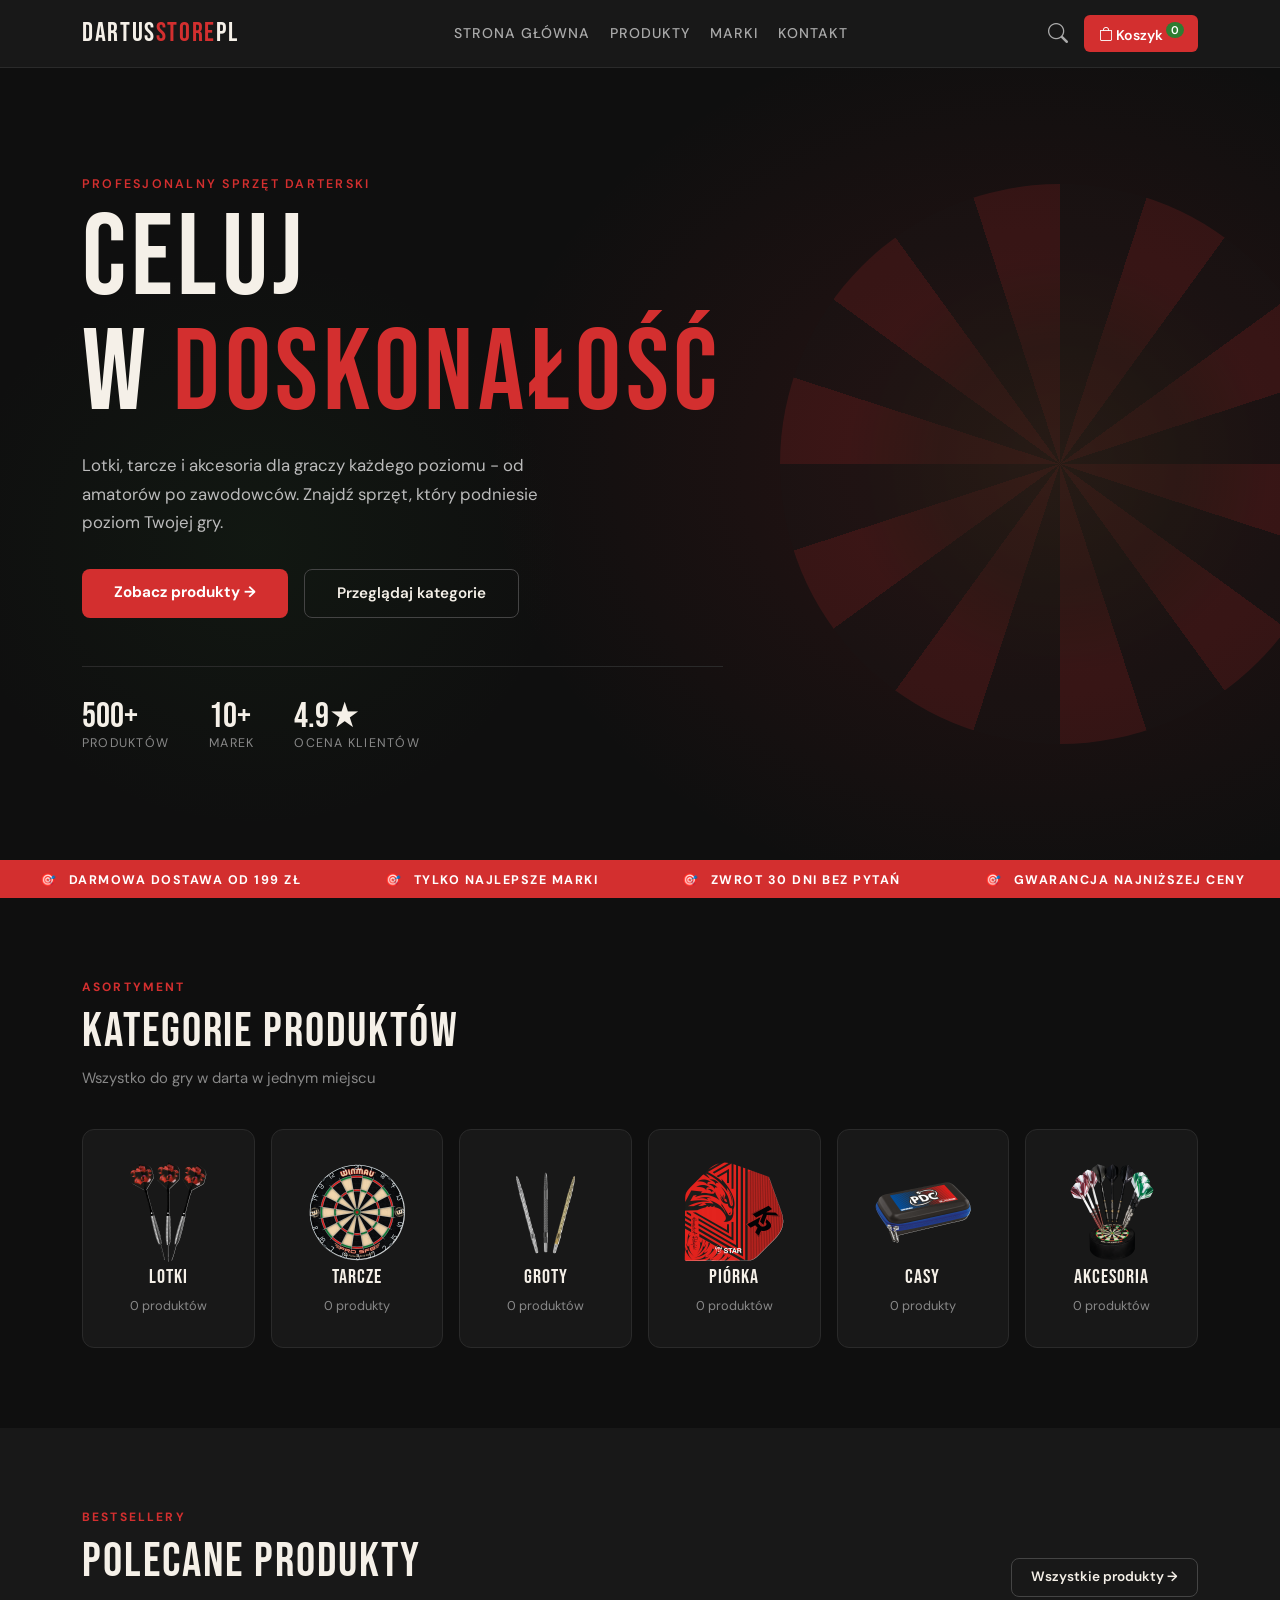
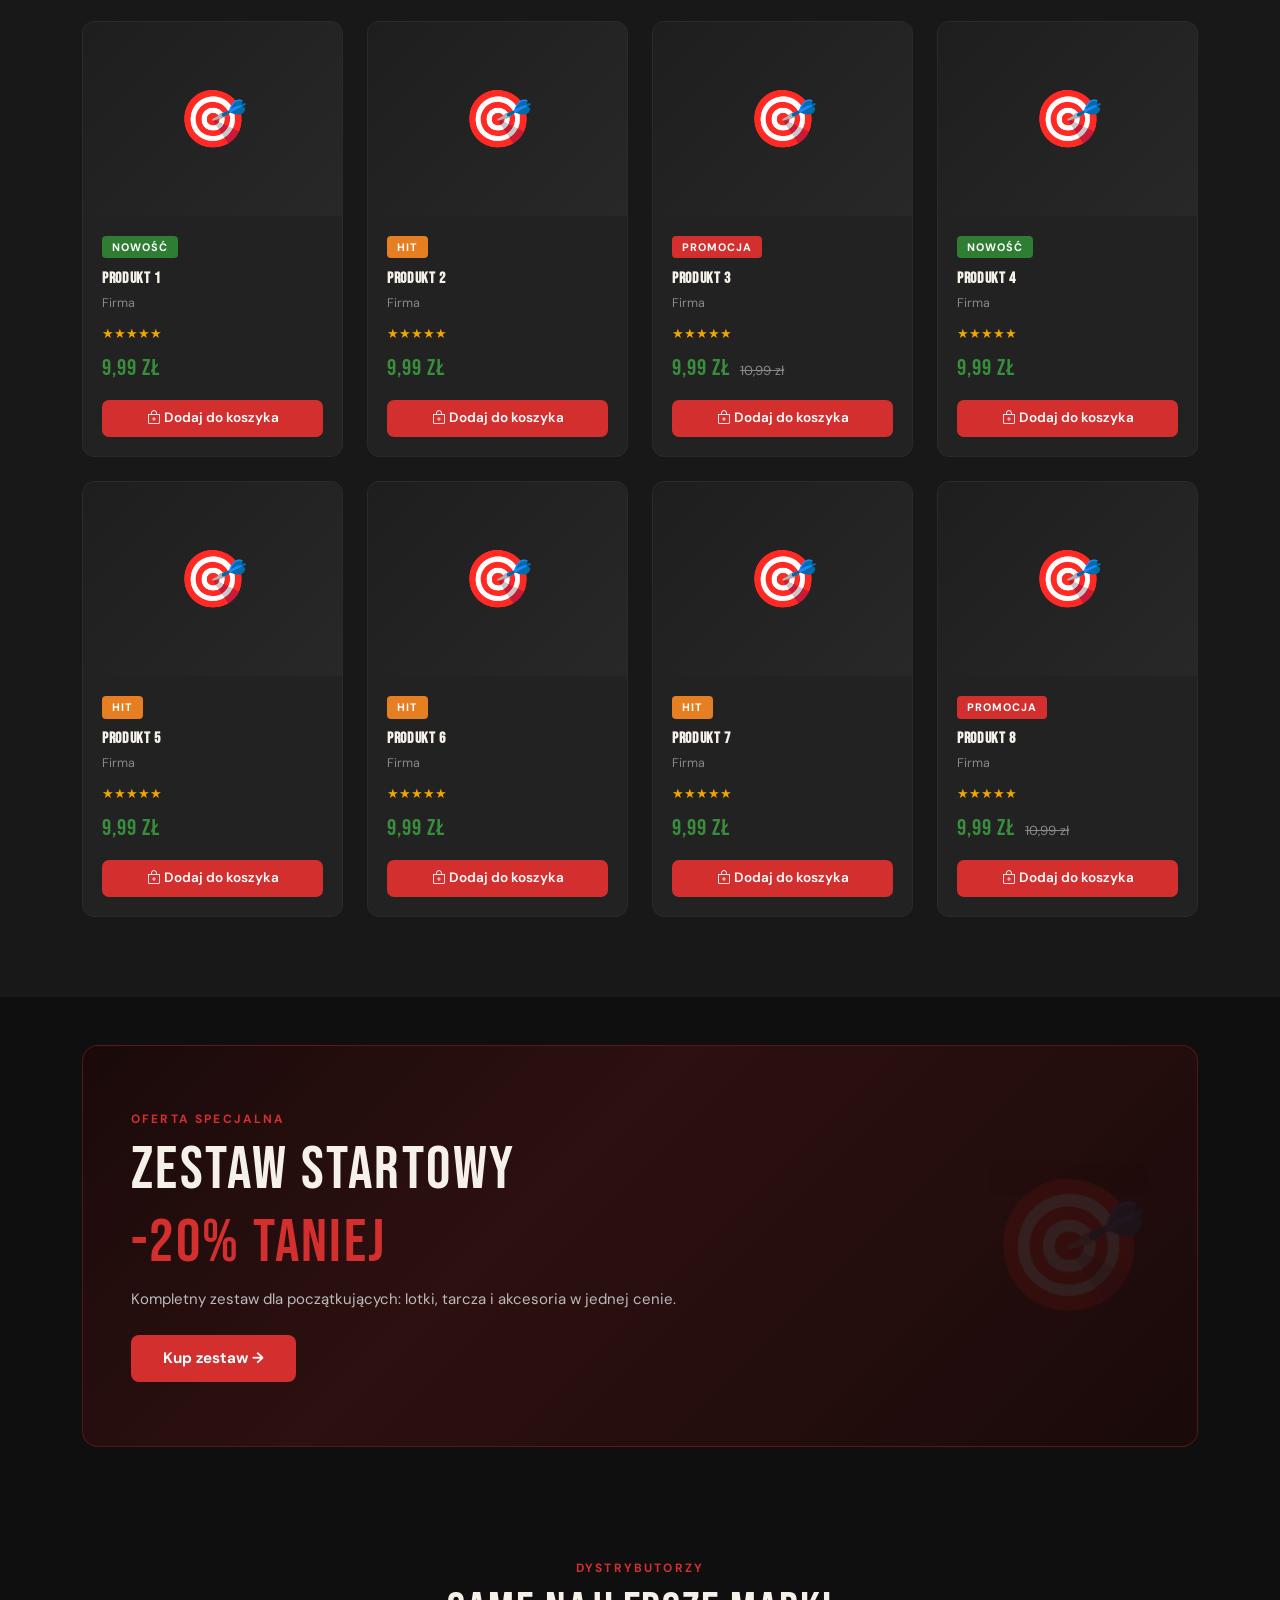
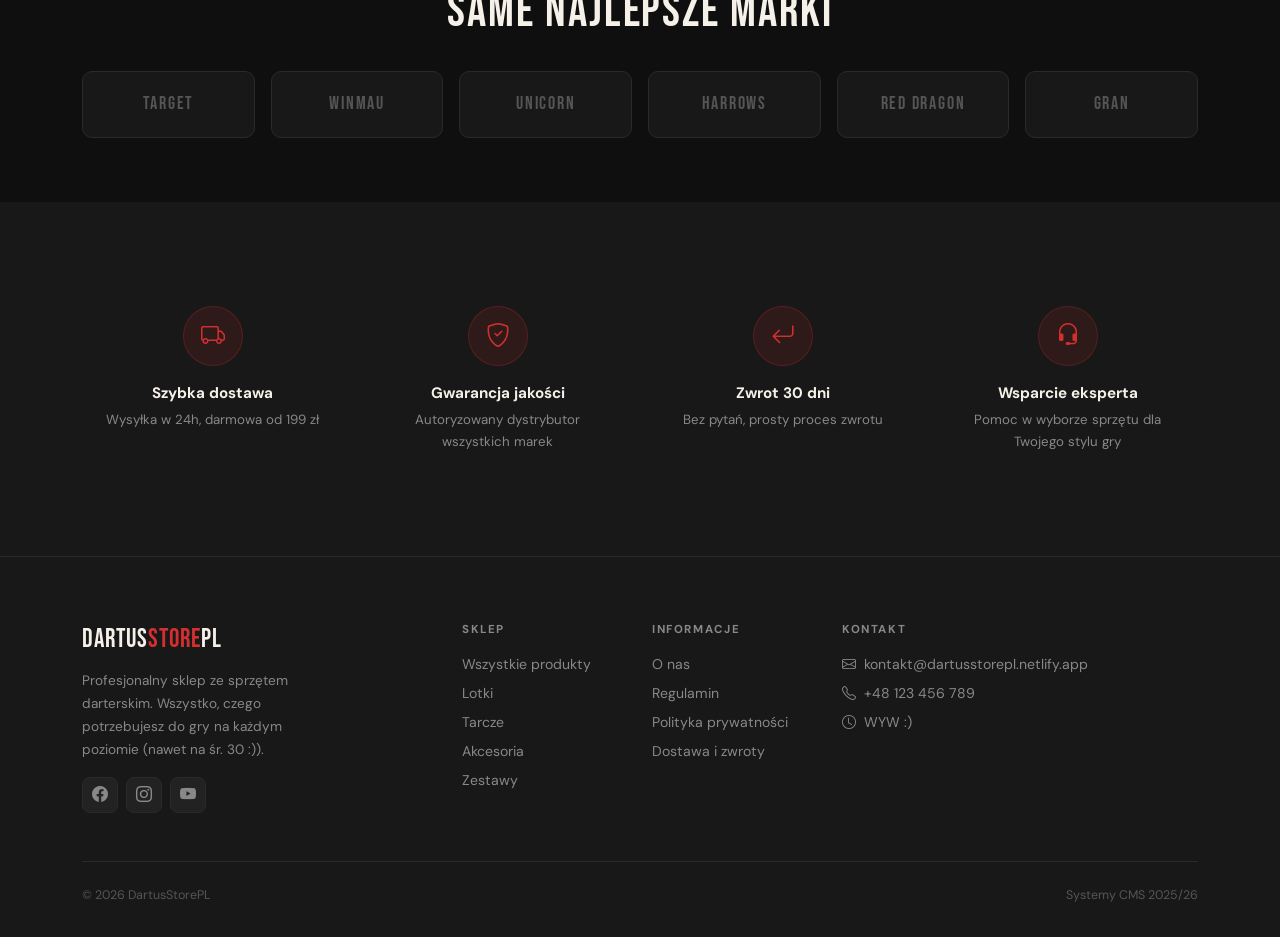
==== DartusStorePL/index.html @ 78778177 "Publish project on GitHub Publish the full project and W3C validation on GitHub" ====
<!DOCTYPE html>
<html lang="pl">
<head>
  <meta charset="UTF-8">
  <meta name="viewport" content="width=device-width, initial-scale=1.0">

  <title>DartusStorePL - Sklep Sprzętu Darterskiego</title>
  <meta name="description" content="DartusStorePL - profesjonalny sklep z sprzętem darterskim. Lotki, tarcze, akcesoria dla graczy każdego poziomu. Darmowa dostawa od 199 zł.">
  <meta name="keywords" content="dartki, lotki, tarcza do darta, sprzęt darterski, sklep dart, DartusStorePL">  
  <meta name="robots" content="index, follow">
  <meta name="author" content="Julian Machowski 4TP">

  <link rel="canonical" href="https://dartusstorepl.netlify.app/">

  <meta property="og:type" content="website">
  <meta property="og:url" content="https://dartusstorepl.netlify.app/">
  <meta property="og:site_name" content="DartusStorePL">
  <meta property="og:locale" content="pl_PL">
  <meta property="og:title" content="DartusStorePL - Sklep Sprzętu Darterskiego">
  <meta property="og:description" content="Profesjonalny sprzęt darterski. Lotki, tarcze, akcesoria najlepszych marek. Darmowa dostawa od 199 zł.">
  <meta property="og:image" content="https://dartusstorepl.netlify.app/assets/img/DartusStorePLicon.png">
  <meta property="og:image:width" content="1200">
  <meta property="og:image:height" content="630">
  <meta property="og:image:alt" content="DartusStorePL - sprzęt darterski">

  <meta name="twitter:card" content="summary_large_image">
  <meta name="twitter:title" content="DartusStorePL - Sklep Sprzętu Darterskiego">
  <meta name="twitter:description" content="Profesjonalny sprzęt darterski. Lotki, tarcze, akcesoria najlepszych marek. Darmowa dostawa od 199 zł.">
  <meta name="twitter:image" content="https://dartusstorepl.netlify.app/assets/img/DartusStorePLicon.png">
  <meta name="twitter:image:alt" content="DartusStorePL - sprzęt darterski">

  <link rel="stylesheet" href="https://cdn.jsdelivr.net/npm/bootstrap@5.3.3/dist/css/bootstrap.min.css">
  <link rel="stylesheet" href="https://cdn.jsdelivr.net/npm/bootstrap-icons@1.11.3/font/bootstrap-icons.min.css">
  <link rel="stylesheet" href="css/style.css">

  <link rel="preconnect" href="https://fonts.googleapis.com">
  <link rel="preconnect" href="https://fonts.gstatic.com" crossorigin="anonymous">
  <link href="https://fonts.googleapis.com/css2?family=Bebas+Neue&family=DM+Sans:wght@400;500;600&display=swap" rel="stylesheet">

  <link rel="shortcut icon" href="assets/img/favicon.ico" type="image/x-icon">
</head>
<body>

<nav class="navbar navbar-expand-lg sticky-top">
  <div class="container">
    <a class="navbar-brand" href="index.html">Dartus<span>Store</span>PL</a>
    <button class="navbar-toggler" type="button" data-bs-toggle="collapse" data-bs-target="#navMain" aria-controls="navMain" aria-expanded="false" aria-label="Przełącz nawigację">
      <span class="navbar-toggler-icon"></span>
    </button>
    <div class="collapse navbar-collapse" id="navMain">
      <ul class="navbar-nav mx-auto gap-1">
        <li class="nav-item"><a class="nav-link" href="index.html">Strona główna</a></li>
        <li class="nav-item"><a class="nav-link" href="produkty.html">Produkty</a></li>
        <li class="nav-item"><a class="nav-link" href="index.html#brands">Marki</a></li>
        <li class="nav-item"><a class="nav-link" href="index.html#kontakt">Kontakt</a></li>
      </ul>
      <div class="d-flex align-items-center gap-3">
        <a href="produkty.html" class="text-decoration-none nav-search-link" aria-label="Wyszukaj">
          <i class="bi bi-search fs-5"></i>
        </a>
        <a href="koszyk.html" class="btn-cart text-decoration-none">
          <i class="bi bi-bag"></i> Koszyk <span class="cart-badge">0</span>
        </a>
      </div>
    </div>
  </div>
</nav>

<section class="hero">
  <div class="hero-bg" aria-hidden="true"></div>
  <div class="hero-dart-ring" aria-hidden="true"></div>
  <div class="container">
    <div class="row">
      <div class="col-lg-7 hero-content">
        <p class="hero-eyebrow">Profesjonalny sprzęt darterski</p>
        <h1 class="hero-title">Celuj<br>w <span>doskonałość</span></h1>
        <p class="hero-sub">Lotki, tarcze i akcesoria dla graczy każdego poziomu - od amatorów po zawodowców. Znajdź sprzęt, który podniesie poziom Twojej gry.</p>
        <div class="d-flex flex-wrap gap-3">
          <a href="produkty.html" class="btn-primary-custom">Zobacz produkty &rarr;</a>
          <a href="index.html#categories" class="btn-outline-custom">Przeglądaj kategorie</a>
        </div>
        <div class="hero-stats">
          <div>
            <div class="stat-num">500+</div>
            <div class="stat-label">Produktów</div>
          </div>
          <div>
            <div class="stat-num">10+</div>
            <div class="stat-label">Marek</div>
          </div>
          <div>
            <div class="stat-num">4.9★</div>
            <div class="stat-label">Ocena klientów</div>
          </div>
        </div>
      </div>
    </div>
  </div>
</section>

<section class="ticker" aria-label="Promocje i ogłoszenia">
  <div class="ticker-inner" aria-hidden="true">
    <span>Darmowa dostawa od 199 zł</span>
    <span>Tylko NAJLEPSZE marki</span>
    <span>Zwrot 30 dni bez pytań</span>
    <span>Gwarancja najniższej ceny</span>
    <span>Darmowa dostawa od 199 zł</span>
    <span>Tylko NAJLEPSZE marki</span>
    <span>Zwrot 30 dni bez pytań</span>
    <span>Gwarancja najniższej ceny</span>
  </div>
</section>

<section class="categories" id="categories">
  <div class="container">
    <div class="row mb-4">
      <div class="col">
        <p class="section-eyebrow">Asortyment</p>
        <h2 class="section-title">Kategorie produktów</h2>
        <p class="section-sub">Wszystko do gry w darta w jednym miejscu</p>
      </div>
    </div>
    <div class="row g-3">
      <div class="col-6 col-md-4 col-lg-2">
        <a href="produkty.html?kat=lotki" class="cat-card">
          <img src="assets/img/categories/lotki.webp" alt="Lotki darterskie" height="100"  loading="lazy">
          <div class="cat-name">Lotki</div>
          <div class="cat-count">0 produktów</div>
        </a>
      </div>
      <div class="col-6 col-md-4 col-lg-2">
        <a href="produkty.html?kat=tarcze" class="cat-card">
          <img src="assets/img/categories/tarcza.webp" alt="Tarcze darterskie" height="100" loading="lazy">
          <div class="cat-name">Tarcze</div>
          <div class="cat-count">0 produkty</div>
        </a>
      </div>
      <div class="col-6 col-md-4 col-lg-2">
        <a href="produkty.html?kat=groty" class="cat-card">
          <img src="assets/img/categories/groty.webp" alt="Groty darterskie" height="100" loading="lazy">
          <div class="cat-name">Groty</div>
          <div class="cat-count">0 produktów</div>
        </a>
      </div>
      <div class="col-6 col-md-4 col-lg-2">
        <a href="produkty.html?kat=lotki-piorka" class="cat-card">
          <img src="assets/img/categories/piorko.webp" alt="Piórka darterskie" height="100" loading="lazy">
          <div class="cat-name">Piórka</div>
          <div class="cat-count">0 produktów</div>
        </a>
      </div>
      <div class="col-6 col-md-4 col-lg-2">
        <a href="produkty.html?kat=casy" class="cat-card">
          <img src="assets/img/categories/case.webp" alt="Casy darterskie" height="100" loading="lazy">
          <div class="cat-name">Casy</div>
          <div class="cat-count">0 produkty</div>
        </a>
      </div>
      <div class="col-6 col-md-4 col-lg-2">
        <a href="produkty.html?kat=akcesoria" class="cat-card">
          <img src="assets/img/categories/akcesoria.webp" alt="Akcesoria darterskie" height="100" loading="lazy">
          <div class="cat-name">Akcesoria</div>
          <div class="cat-count">0 produktów</div>
        </a>
      </div>
    </div>
  </div>
</section>

<section class="products" id="produkty">
  <div class="container">
    <div class="row mb-4 align-items-end">
      <div class="col">
        <p class="section-eyebrow">Bestsellery</p>
        <h2 class="section-title">Polecane produkty</h2>
      </div>
      <div class="col-auto">
        <a href="produkty.html" class="btn-outline-custom btn-sm-custom">
          Wszystkie produkty →
        </a>
      </div>
    </div>
    <div class="row g-4">

      <div class="col-6 col-md-4 col-lg-3">
        <article class="product-card h-100">
          <section class="product-img-placeholder" aria-label="Opis produktu">
            🎯
          </section>
          <div class="product-body">
            <span class="product-badge badge-new">Nowość</span>
            <h3 class="product-name">Produkt 1</h3>
            <div class="product-brand">Firma</div>
            <section class="stars" aria-label="Ocena 5 na 5">★★★★★</section>
            <div class="mt-2">
              <span class="product-price">9,99 zł</span>
            </div>
            <button class="btn-add" type="button">
              <i class="bi bi-bag-plus"></i> Dodaj do koszyka
            </button>
          </div>
        </article>
      </div>

      <div class="col-6 col-md-4 col-lg-3">
        <article class="product-card h-100">
          <section class="product-img-placeholder" aria-label="Opis produktu">
            🎯
          </section>
          <div class="product-body">
            <span class="product-badge badge-hot">HIT</span>
            <h3 class="product-name">Produkt 2</h3>
            <div class="product-brand">Firma</div>
            <section class="stars" aria-label="Ocena 5 na 5">★★★★★</section>
            <div class="mt-2">
              <span class="product-price">9,99 zł</span>
            </div>
            <button class="btn-add" type="button">
              <i class="bi bi-bag-plus"></i> Dodaj do koszyka
            </button>
          </div>
        </article>
      </div>

      <div class="col-6 col-md-4 col-lg-3">
        <article class="product-card h-100">
          <section class="product-img-placeholder" aria-label="Opis produktu">
            🎯
          </section>
          <div class="product-body">
            <span class="product-badge badge-sale">Promocja</span>
            <h3 class="product-name">Produkt 3</h3>
            <div class="product-brand">Firma</div>
            <section class="stars" aria-label="Ocena 5 na 5">★★★★★</section>
            <div class="mt-2">
              <span class="product-price">9,99 zł</span>
              <span class="product-price-old">10,99 zł</span>
            </div>
            <button class="btn-add" type="button">
              <i class="bi bi-bag-plus"></i> Dodaj do koszyka
            </button>
          </div>
        </article>
      </div>

      <div class="col-6 col-md-4 col-lg-3">
        <article class="product-card h-100">
          <section class="product-img-placeholder" aria-label="Opis produktu">
            🎯
          </section>
          <div class="product-body">
            <span class="product-badge badge-new">Nowość</span>
            <h3 class="product-name">Produkt 4</h3>
            <div class="product-brand">Firma</div>
            <section class="stars" aria-label="Ocena 5 na 5">★★★★★</section>
            <div class="mt-2">
              <span class="product-price">9,99 zł</span>
            </div>
            <button class="btn-add" type="button">
              <i class="bi bi-bag-plus"></i> Dodaj do koszyka
            </button>
          </div>
        </article>
      </div>

      <div class="col-6 col-md-4 col-lg-3">
        <article class="product-card h-100">
          <section class="product-img-placeholder" aria-label="Opis produktu">
            🎯
          </section>
          <div class="product-body">
            <span class="product-badge badge-hot">HIT</span>
            <h3 class="product-name">Produkt 5</h3>
            <div class="product-brand">Firma</div>
            <section class="stars" aria-label="Ocena 5 na 5">★★★★★</section>
            <div class="mt-2">
              <span class="product-price">9,99 zł</span>
            </div>
            <button class="btn-add" type="button">
              <i class="bi bi-bag-plus"></i> Dodaj do koszyka
            </button>
          </div>
        </article>
      </div>

      <div class="col-6 col-md-4 col-lg-3">
        <article class="product-card h-100">
          <section class="product-img-placeholder" aria-label="Opis produktu">
            🎯
          </section>
          <div class="product-body">
            <span class="product-badge badge-hot">Hit</span>
            <h3 class="product-name">Produkt 6</h3>
            <div class="product-brand">Firma</div>
            <section class="stars" aria-label="Ocena 5 na 5">★★★★★</section>
            <div class="mt-2">
              <span class="product-price">9,99 zł</span>
            </div>
            <button class="btn-add" type="button">
              <i class="bi bi-bag-plus"></i> Dodaj do koszyka
            </button>
          </div>
        </article>
      </div>

      <div class="col-6 col-md-4 col-lg-3">
        <article class="product-card h-100">
          <section class="product-img-placeholder" aria-label="Opis produktu">
            🎯
          </section>
          <div class="product-body">
            <span class="product-badge badge-hot">HIT</span>
            <h3 class="product-name">Produkt 7</h3>
            <div class="product-brand">Firma</div>
            <section class="stars" aria-label="Ocena 5 na 5">★★★★★</section>
            <div class="mt-2">
              <span class="product-price">9,99 zł</span>
            </div>
            <button class="btn-add" type="button">
              <i class="bi bi-bag-plus"></i> Dodaj do koszyka
            </button>
          </div>
        </article>
      </div>

      <div class="col-6 col-md-4 col-lg-3">
        <article class="product-card h-100">
          <section class="product-img-placeholder" aria-label="Opis produktu">
            🎯
          </section>
          <div class="product-body">
            <span class="product-badge badge-sale">Promocja</span>
            <h3 class="product-name">Produkt 8</h3>
            <div class="product-brand">Firma</div>
            <section class="stars" aria-label="Ocena 5 na 5">★★★★★</section>
            <div class="mt-2">
              <span class="product-price">9,99 zł</span>
              <span class="product-price-old">10,99 zł</span>
            </div>
            <button class="btn-add" type="button">
              <i class="bi bi-bag-plus"></i> Dodaj do koszyka
            </button>
          </div>
        </article>
      </div>

    </div>
  </div>
</section>

<section class="py-5">
  <div class="container">
    <div class="promo-banner">
      <div class="row align-items-center">
        <div class="col-lg-8">
          <p class="section-eyebrow">Oferta specjalna</p>
          <h2 class="promo-title">Zestaw startowy<br><span>-20% taniej</span></h2>
          <p class="promo-sub">Kompletny zestaw dla początkujących: lotki, tarcza i akcesoria w jednej cenie.</p>
          <a href="produkty.html?kat=zestawy" class="btn-primary-custom">Kup zestaw →</a>
        </div>
      </div>
    </div>
  </div>
</section>

<section class="brands" id="brands">
  <div class="container">
    <div class="row mb-4">
      <div class="col text-center">
        <p class="section-eyebrow">Dystrybutorzy</p>
        <h2 class="section-title">Same NAJLEPSZE marki</h2>
      </div>
    </div>
    <div class="row g-3 justify-content-center">
      <div class="col-6 col-md-3 col-lg-2"><div class="brand-logo">Target</div></div>
      <div class="col-6 col-md-3 col-lg-2"><div class="brand-logo">Winmau</div></div>
      <div class="col-6 col-md-3 col-lg-2"><div class="brand-logo">Unicorn</div></div>
      <div class="col-6 col-md-3 col-lg-2"><div class="brand-logo">Harrows</div></div>
      <div class="col-6 col-md-3 col-lg-2"><div class="brand-logo">Red Dragon</div></div>
      <div class="col-6 col-md-3 col-lg-2"><div class="brand-logo">Gran</div></div>
    </div>
  </div>
</section>

<section class="features">
  <h2 class="visually-hidden">Zalety sklepu DartusStore</h2>
  <div class="container">
    <div class="row g-4">
      <div class="col-6 col-md-3">
        <div class="feature-item">
          <div class="feature-icon" aria-hidden="true"><i class="bi bi-truck"></i></div>
          <div class="feature-title">Szybka dostawa</div>
          <div class="feature-desc">Wysyłka w 24h, darmowa od 199 zł</div>
        </div>
      </div>
      <div class="col-6 col-md-3">
        <div class="feature-item">
          <div class="feature-icon" aria-hidden="true"><i class="bi bi-shield-check"></i></div>
          <div class="feature-title">Gwarancja jakości</div>
          <div class="feature-desc">Autoryzowany dystrybutor wszystkich marek</div>
        </div>
      </div>
      <div class="col-6 col-md-3">
        <div class="feature-item">
          <div class="feature-icon" aria-hidden="true"><i class="bi bi-arrow-return-left"></i></div>
          <div class="feature-title">Zwrot 30 dni</div>
          <div class="feature-desc">Bez pytań, prosty proces zwrotu</div>
        </div>
      </div>
      <div class="col-6 col-md-3">
        <div class="feature-item">
          <div class="feature-icon" aria-hidden="true"><i class="bi bi-headset"></i></div>
          <div class="feature-title">Wsparcie eksperta</div>
          <div class="feature-desc">Pomoc w wyborze sprzętu dla Twojego stylu gry</div>
        </div>
      </div>
    </div>
  </div>
</section>

<footer id="kontakt">
  <div class="container">
    <div class="row g-4">
      <div class="col-lg-4 col-md-6">
        <div class="footer-brand brand-font">Dartus<span>Store</span>PL</div>
        <p class="footer-desc">Profesjonalny sklep ze sprzętem darterskim. Wszystko, czego potrzebujesz do gry na każdym poziomie (nawet na śr. 30 :)).</p>
        <div class="d-flex gap-2 mt-3">
          <a href="#" class="social-btn" aria-label="Facebook"><i class="bi bi-facebook"></i></a>
          <a href="#" class="social-btn" aria-label="Instagram"><i class="bi bi-instagram"></i></a>
          <a href="#" class="social-btn" aria-label="YouTube"><i class="bi bi-youtube"></i></a>
        </div>
      </div>
      <div class="col-lg-2 col-md-3 col-6">
        <div class="footer-heading">Sklep</div>
        <a href="produkty.html" class="footer-link">Wszystkie produkty</a>
        <a href="produkty.html?kat=lotki" class="footer-link">Lotki</a>
        <a href="produkty.html?kat=tarcze" class="footer-link">Tarcze</a>
        <a href="produkty.html?kat=akcesoria" class="footer-link">Akcesoria</a>
        <a href="produkty.html?kat=zestawy" class="footer-link">Zestawy</a>
      </div>
      <div class="col-lg-2 col-md-3 col-6">
        <div class="footer-heading">Informacje</div>
        <a href="#" class="footer-link">O nas</a>
        <a href="#" class="footer-link">Regulamin</a>
        <a href="#" class="footer-link">Polityka prywatności</a>
        <a href="#" class="footer-link">Dostawa i zwroty</a>
      </div>
      <div class="col-lg-4 col-md-6">
        <div class="footer-heading">Kontakt</div>
        <p class="footer-link"><i class="bi bi-envelope me-2"></i>kontakt@dartusstorepl.netlify.app</p>
        <p class="footer-link"><i class="bi bi-telephone me-2"></i>+48 123 456 789</p>
        <p class="footer-link"><i class="bi bi-clock me-2"></i>WYW :)</p>
      </div>
    </div>
    <div class="footer-bottom d-flex flex-wrap justify-content-between align-items-center gap-2">
      <span>&copy; 2026 DartusStorePL</span>
      <span>Systemy CMS 2025/26</span>
    </div>
  </div>
</footer>

<script src="https://cdn.jsdelivr.net/npm/bootstrap@5.3.3/dist/js/bootstrap.bundle.min.js"></script>
</body>
</html>
---- DartusStorePL/css/style.css ----
:root {
  --dark: #0f0f0f;
  --dark2: #181818;
  --dark3: #222222;
  --red: #d32f2f;
  --red-h: #e53935;
  --green: #2e7d32;
  --green-h: #388e3c;
  --cream: #f5f0e8;
  --muted: #888;
  --border: #2a2a2a;
}

*,
*::before,
*::after {
  box-sizing: border-box;
}

body {
  background: var(--dark);
  color: var(--cream);
  font-family: "DM Sans", sans-serif;
  font-size: 15px;
}

h1,
h2,
h3,
.brand-font {
  font-family: "Bebas Neue", sans-serif;
  letter-spacing: 0.04em;
}

.navbar {
  background: var(--dark2);
  border-bottom: 1px solid var(--border);
}
.navbar-brand {
  font-family: "Bebas Neue", sans-serif;
  font-size: 1.7rem;
  letter-spacing: 0.06em;
  color: var(--cream) !important;
}
.navbar-brand span {
  color: var(--red);
}
.nav-link {
  color: #aaa !important;
  font-weight: 500;
  font-size: 0.88rem;
  text-transform: uppercase;
  letter-spacing: 0.07em;
  transition: color 0.2s;
}
.nav-link:hover {
  color: var(--cream) !important;
}
.btn-cart {
  background: var(--red);
  color: #fff;
  border: none;
  border-radius: 6px;
  padding: 0.4rem 0.9rem;
  font-weight: 600;
  font-size: 0.88rem;
  transition: background 0.2s;
}
.btn-cart:hover {
  background: var(--red-h);
  color: #fff;
}
.cart-badge {
  background: var(--green);
  color: #fff;
  border-radius: 50%;
  font-size: 0.7rem;
  padding: 1px 5px;
  vertical-align: super;
}
.navbar-toggler {
  border-color: #444;
}
.navbar-toggler-icon {
  filter: invert(1);
}
.nav-search-link {
  color: #aaa;
}

.hero {
  position: relative;
  min-height: 88vh;
  display: flex;
  align-items: center;
  overflow: hidden;
  background: var(--dark);
}
.hero-bg {
  position: absolute;
  inset: 0;
  background:
    radial-gradient(
      ellipse 60% 80% at 80% 50%,
      rgba(211, 47, 47, 0.13) 0%,
      transparent 70%
    ),
    radial-gradient(
      ellipse 40% 60% at 20% 60%,
      rgba(46, 125, 50, 0.08) 0%,
      transparent 60%
    );
}
.hero-dart-ring {
  position: absolute;
  right: -60px;
  top: 50%;
  transform: translateY(-50%);
  width: min(560px, 55vw);
  aspect-ratio: 1;
  border-radius: 50%;
  background: conic-gradient(
    #1a1a1a 0deg 18deg,
    #d32f2f 18deg 36deg,
    #1a1a1a 36deg 54deg,
    #d32f2f 54deg 72deg,
    #1a1a1a 72deg 90deg,
    #d32f2f 90deg 108deg,
    #1a1a1a 108deg 126deg,
    #d32f2f 126deg 144deg,
    #1a1a1a 144deg 162deg,
    #d32f2f 162deg 180deg,
    #1a1a1a 180deg 198deg,
    #d32f2f 198deg 216deg,
    #1a1a1a 216deg 234deg,
    #d32f2f 234deg 252deg,
    #1a1a1a 252deg 270deg,
    #d32f2f 270deg 288deg,
    #1a1a1a 288deg 306deg,
    #d32f2f 306deg 324deg,
    #1a1a1a 324deg 342deg,
    #d32f2f 342deg 360deg
  );
  opacity: 0.15;
  animation: spin 40s linear infinite;
}
.hero-dart-ring::after {
  content: "";
  position: absolute;
  inset: 12%;
  border-radius: 50%;
  background: radial-gradient(circle, #2e7d32 0%, #1a4a1d 40%, transparent 70%);
  opacity: 0.5;
}
@keyframes spin {
  to {
    transform: translateY(-50%) rotate(360deg);
  }
}

.hero-content {
  position: relative;
  z-index: 2;
}
.hero-eyebrow {
  color: var(--red);
  text-transform: uppercase;
  letter-spacing: 0.18em;
  font-size: 0.78rem;
  font-weight: 600;
  margin-bottom: 0.5rem;
}
.hero-title {
  font-size: clamp(3.5rem, 9vw, 7.5rem);
  line-height: 1;
  margin-bottom: 1.2rem;
}
.hero-title span {
  color: var(--red);
}
.hero-sub {
  color: #bbb;
  font-size: 1.05rem;
  max-width: 480px;
  line-height: 1.7;
  margin-bottom: 2rem;
}
.hero-stats {
  display: flex;
  gap: 2.5rem;
  margin-top: 3rem;
  padding-top: 2rem;
  border-top: 1px solid var(--border);
}
.stat-num {
  font-family: "Bebas Neue", sans-serif;
  font-size: 2.2rem;
  color: var(--cream);
  line-height: 1;
}
.stat-label {
  font-size: 0.78rem;
  color: var(--muted);
  text-transform: uppercase;
  letter-spacing: 0.1em;
}

.btn-primary-custom {
  background: var(--red);
  color: #fff;
  border: none;
  border-radius: 8px;
  padding: 0.75rem 2rem;
  font-weight: 700;
  font-size: 0.95rem;
  text-decoration: none;
  transition:
    background 0.2s,
    transform 0.15s;
  display: inline-block;
}
.btn-primary-custom:hover {
  background: var(--red-h);
  color: #fff;
  transform: translateY(-1px);
}
.btn-outline-custom {
  background: transparent;
  color: var(--cream);
  border: 1.5px solid #444;
  border-radius: 8px;
  padding: 0.75rem 2rem;
  font-weight: 600;
  font-size: 0.95rem;
  text-decoration: none;
  transition:
    border-color 0.2s,
    color 0.2s;
  display: inline-block;
}
.btn-outline-custom:hover {
  border-color: var(--cream);
  color: var(--cream);
}
.btn-outline-custom.btn-sm-custom {
  padding: 0.5rem 1.2rem;
  font-size: 0.85rem;
}

.ticker {
  background: var(--red);
  padding: 0.5rem 0;
  overflow: hidden;
  white-space: nowrap;
}
.ticker-inner {
  display: inline-block;
  animation: ticker 30s linear infinite;
}
.ticker-inner span {
  padding: 0 2.5rem;
  font-size: 0.78rem;
  font-weight: 700;
  letter-spacing: 0.12em;
  text-transform: uppercase;
  color: #fff;
}
.ticker-inner span::before {
  content: "🎯";
  margin-right: 0.7rem;
}
@keyframes ticker {
  from {
    transform: translateX(0);
  }
  to {
    transform: translateX(-50%);
  }
}

.section-eyebrow {
  color: var(--red);
  font-size: 0.75rem;
  font-weight: 700;
  text-transform: uppercase;
  letter-spacing: 0.18em;
  margin-bottom: 0.4rem;
}
.section-title {
  font-size: clamp(2rem, 4vw, 3rem);
  margin-bottom: 0.4rem;
}
.section-sub {
  color: var(--muted);
  font-size: 0.93rem;
}

.categories {
  padding: 5rem 0;
}
.cat-card {
  background: var(--dark2);
  border: 1px solid var(--border);
  border-radius: 12px;
  padding: 2rem 1.5rem;
  text-align: center;
  text-decoration: none;
  color: var(--cream);
  transition:
    border-color 0.2s,
    transform 0.2s;
  display: block;
}
.cat-card:hover {
  border-color: var(--red);
  transform: translateY(-3px);
  color: var(--cream);
}
.cat-icon {
  font-size: 2.4rem;
  margin-bottom: 1rem;
  display: block;
}
.cat-name {
  font-family: "Bebas Neue", sans-serif;
  font-size: 1.25rem;
  letter-spacing: 0.05em;
}
.cat-count {
  font-size: 0.8rem;
  color: var(--muted);
  margin-top: 0.25rem;
}

.products {
  padding: 5rem 0;
  background: var(--dark2);
}
.product-card {
  background: var(--dark3);
  border: 1px solid var(--border);
  border-radius: 12px;
  overflow: hidden;
  transition:
    border-color 0.2s,
    transform 0.2s;
}
.product-card:hover {
  border-color: var(--red);
  transform: translateY(-4px);
}
.product-img {
  width: 100%;
  aspect-ratio: 4/3;
  object-fit: cover;
  background: #1e1e1e;
  display: flex;
  align-items: center;
  justify-content: center;
  font-size: 4rem;
  color: #333;
}
.product-img-placeholder {
  width: 100%;
  aspect-ratio: 4/3;
  background: linear-gradient(135deg, #1e1e1e 0%, #282828 100%);
  display: flex;
  align-items: center;
  justify-content: center;
  font-size: 3.5rem;
}
.product-body {
  padding: 1.2rem;
}
.product-badge {
  font-size: 0.68rem;
  font-weight: 700;
  text-transform: uppercase;
  letter-spacing: 0.1em;
  padding: 0.2rem 0.6rem;
  border-radius: 4px;
  margin-bottom: 0.7rem;
  display: inline-block;
}
.badge-new {
  background: var(--green);
  color: #fff;
}
.badge-sale {
  background: var(--red);
  color: #fff;
}
.badge-hot {
  background: #e67e22;
  color: #fff;
}
.product-name {
  font-weight: 600;
  font-size: 0.97rem;
  margin-bottom: 0.35rem;
  color: var(--cream);
}
.product-brand {
  font-size: 0.78rem;
  color: var(--muted);
  margin-bottom: 0.7rem;
}
.product-price {
  font-family: "Bebas Neue", sans-serif;
  font-size: 1.45rem;
  color: var(--green-h);
  letter-spacing: 0.04em;
}
.product-price-old {
  font-size: 0.82rem;
  color: var(--muted);
  text-decoration: line-through;
  margin-left: 0.4rem;
}
.stars {
  color: #f0a500;
  font-size: 0.8rem;
}
.btn-add {
  background: var(--red);
  color: #fff;
  border: none;
  border-radius: 7px;
  padding: 0.5rem 1rem;
  font-size: 0.85rem;
  font-weight: 600;
  width: 100%;
  margin-top: 0.9rem;
  transition: background 0.2s;
  cursor: pointer;
}
.btn-add:hover {
  background: var(--red-h);
}

.promo-banner {
  background: linear-gradient(135deg, #1a0a0a 0%, #2d1010 40%, #1a0a0a 100%);
  border: 1px solid rgba(211, 47, 47, 0.3);
  border-radius: 16px;
  padding: 4rem 3rem;
  position: relative;
  overflow: hidden;
}
.promo-banner::before {
  content: "🎯";
  position: absolute;
  right: 3rem;
  top: 50%;
  transform: translateY(-50%);
  font-size: 8rem;
  opacity: 0.08;
}
.promo-title {
  font-size: clamp(2rem, 5vw, 3.8rem);
  margin-bottom: 0.5rem;
}
.promo-title span {
  color: var(--red);
}
.promo-sub {
  color: #bbb;
  margin-bottom: 1.5rem;
}

.brands {
  padding: 4rem 0;
}
.brand-logo {
  background: var(--dark2);
  border: 1px solid var(--border);
  border-radius: 10px;
  padding: 1.2rem 2rem;
  text-align: center;
  font-family: "Bebas Neue", sans-serif;
  font-size: 1.1rem;
  letter-spacing: 0.1em;
  color: #555;
  transition:
    color 0.2s,
    border-color 0.2s;
}
.brand-logo:hover {
  color: var(--cream);
  border-color: #555;
}

.features {
  padding: 5rem 0;
  background: var(--dark2);
}
.feature-item {
  text-align: center;
  padding: 1.5rem 1rem;
}
.feature-icon {
  width: 60px;
  height: 60px;
  border-radius: 50%;
  background: rgba(211, 47, 47, 0.12);
  border: 1px solid rgba(211, 47, 47, 0.25);
  display: flex;
  align-items: center;
  justify-content: center;
  margin: 0 auto 1rem;
  font-size: 1.5rem;
  color: var(--red);
}
.feature-title {
  font-weight: 700;
  font-size: 0.95rem;
  margin-bottom: 0.3rem;
}
.feature-desc {
  font-size: 0.83rem;
  color: var(--muted);
  line-height: 1.6;
}

footer {
  background: var(--dark2);
  border-top: 1px solid var(--border);
  padding: 4rem 0 2rem;
}
.footer-brand {
  font-size: 1.6rem;
  margin-bottom: 0.6rem;
}
.footer-brand span {
  color: var(--red);
}
.footer-desc {
  font-size: 0.85rem;
  color: var(--muted);
  line-height: 1.7;
  max-width: 240px;
}
.footer-heading {
  font-size: 0.72rem;
  font-weight: 700;
  text-transform: uppercase;
  letter-spacing: 0.14em;
  color: var(--muted);
  margin-bottom: 1rem;
}
.footer-link {
  display: block;
  color: #888;
  text-decoration: none;
  font-size: 0.88rem;
  margin-bottom: 0.5rem;
  transition: color 0.2s;
}
.footer-link:hover {
  color: var(--cream);
}
.footer-bottom {
  margin-top: 3rem;
  padding-top: 1.5rem;
  border-top: 1px solid var(--border);
  font-size: 0.78rem;
  color: #555;
}
.social-btn {
  width: 36px;
  height: 36px;
  border-radius: 8px;
  background: var(--dark3);
  border: 1px solid var(--border);
  display: inline-flex;
  align-items: center;
  justify-content: center;
  color: #888;
  text-decoration: none;
  font-size: 1rem;
  transition:
    border-color 0.2s,
    color 0.2s;
}
.social-btn:hover {
  border-color: var(--red);
  color: var(--cream);
}

@media (max-width: 767px) {
  .hero {
    min-height: 75vh;
  }
  .hero-dart-ring {
    display: none;
  }
  .hero-stats {
    gap: 1.5rem;
    flex-wrap: wrap;
  }
  .promo-banner {
    padding: 2.5rem 1.5rem;
  }
}
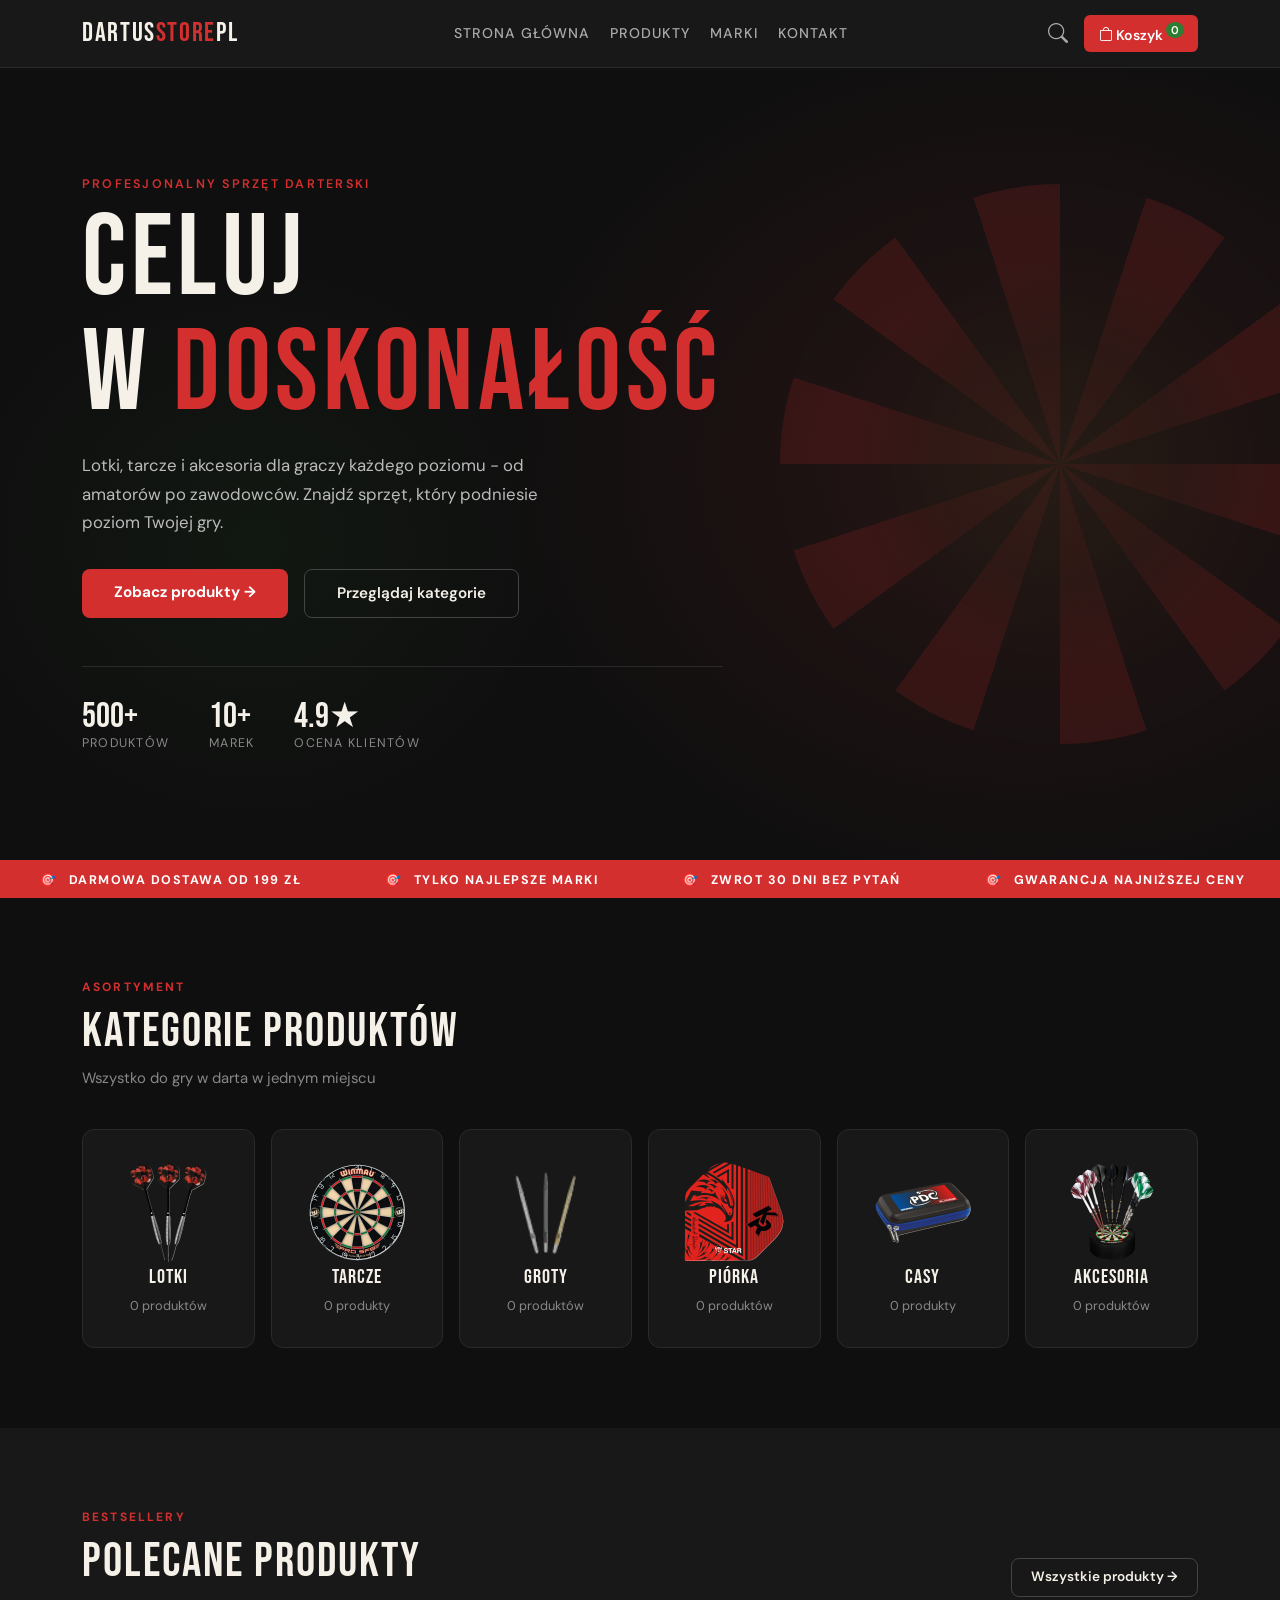
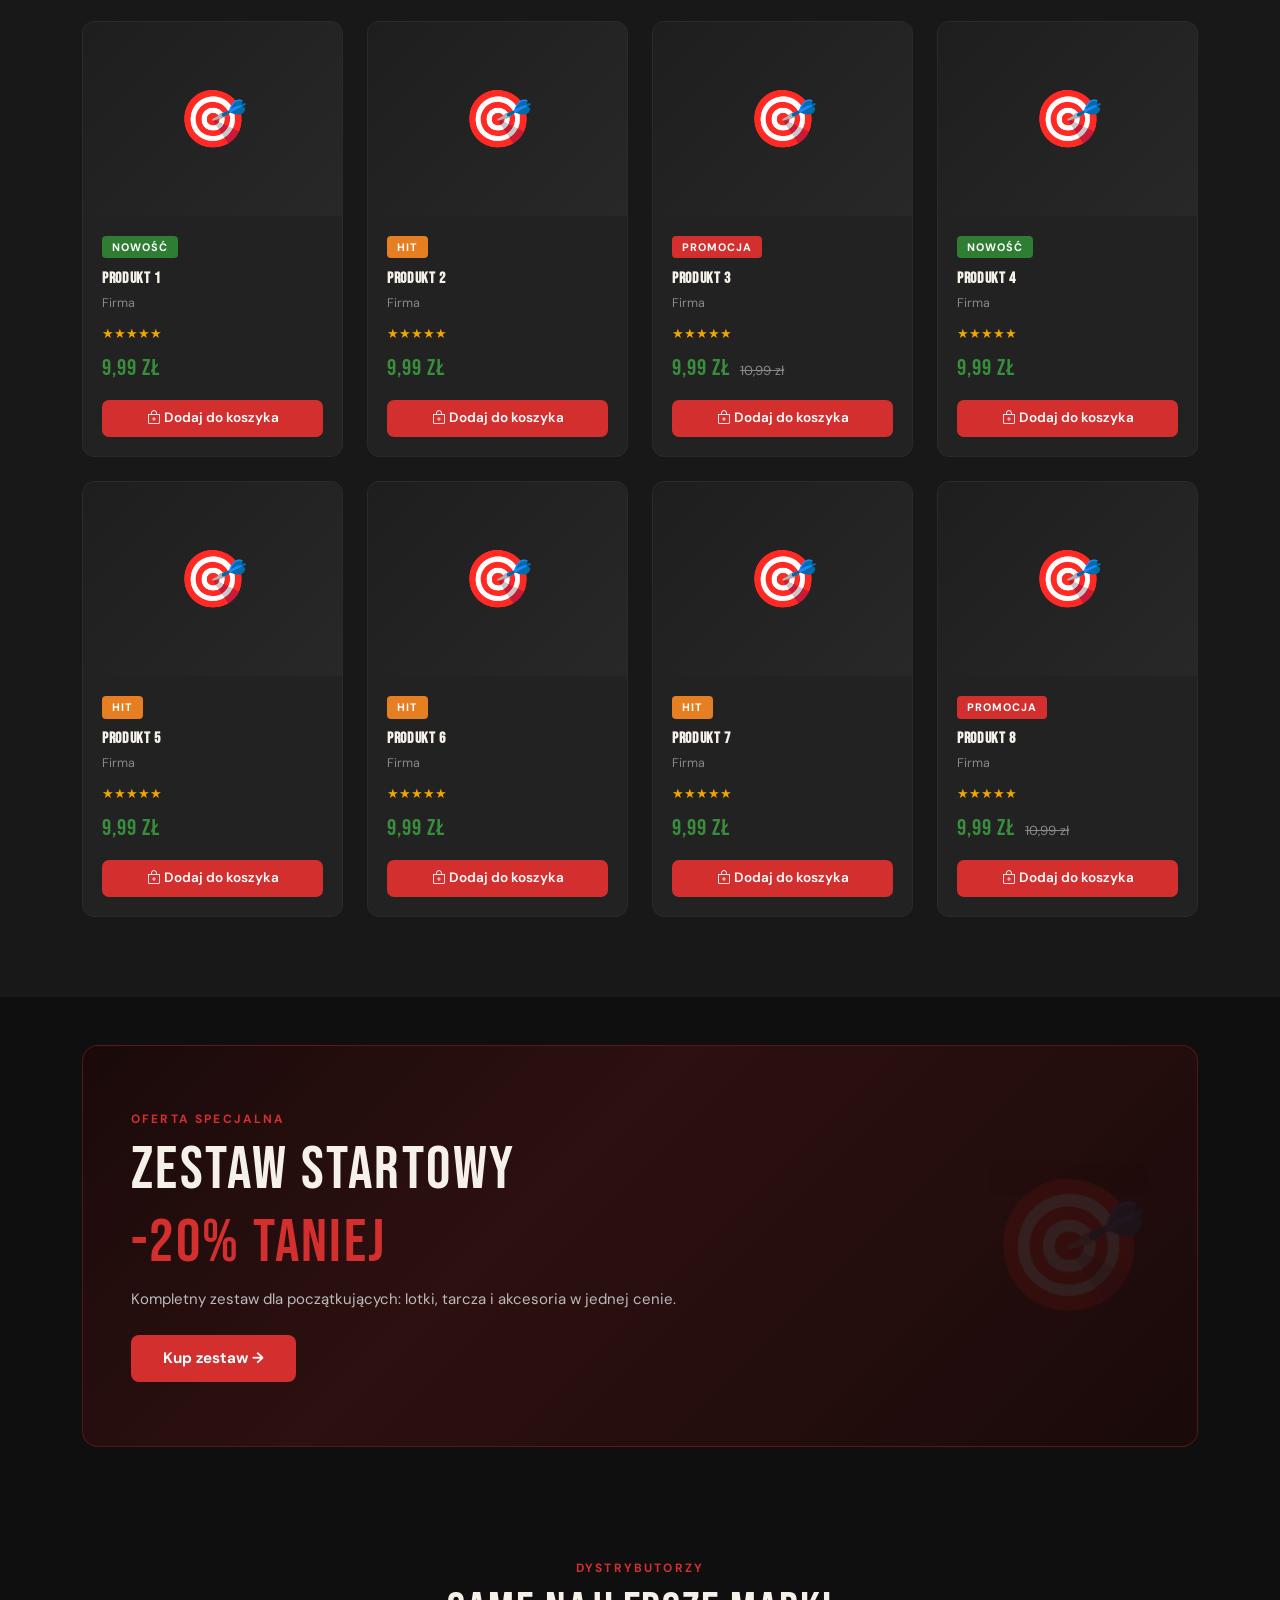
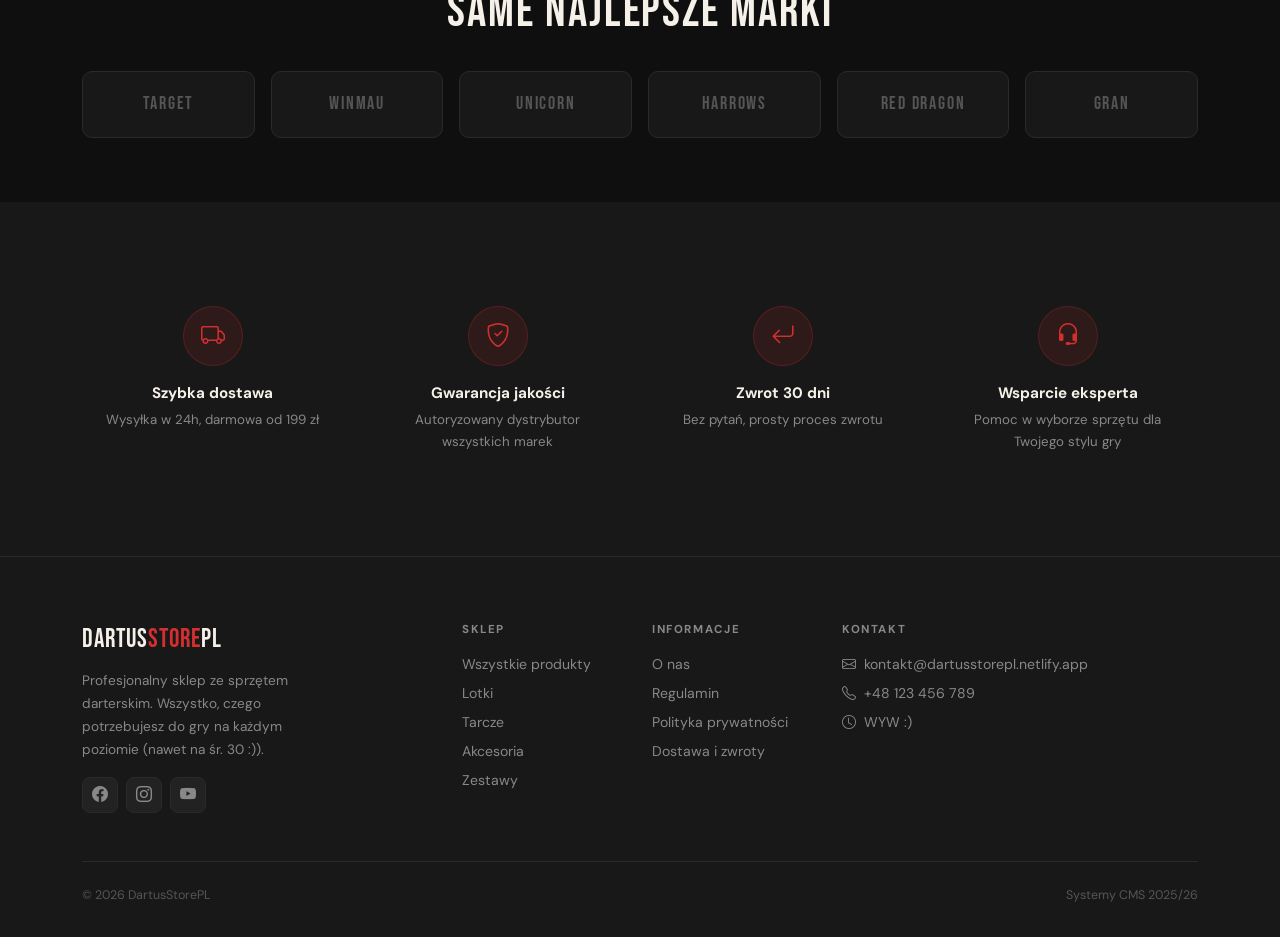
==== commit 4423cb99: "Add bootstrap inside the project" ====
--- a/DartusStorePL/index.html
+++ b/DartusStorePL/index.html
@@ -18,7 +18,7 @@
   <meta property="og:locale" content="pl_PL">
   <meta property="og:title" content="DartusStorePL - Sklep Sprzętu Darterskiego">
   <meta property="og:description" content="Profesjonalny sprzęt darterski. Lotki, tarcze, akcesoria najlepszych marek. Darmowa dostawa od 199 zł.">
-  <meta property="og:image" content="https://dartusstorepl.netlify.app/assets/img/DartusStorePLicon.png">
+  <meta property="og:image" content="https://dartusstorepl.netlify.app/assets/img/og-image.jpg">
   <meta property="og:image:width" content="1200">
   <meta property="og:image:height" content="630">
   <meta property="og:image:alt" content="DartusStorePL - sprzęt darterski">
@@ -26,10 +26,10 @@
   <meta name="twitter:card" content="summary_large_image">
   <meta name="twitter:title" content="DartusStorePL - Sklep Sprzętu Darterskiego">
   <meta name="twitter:description" content="Profesjonalny sprzęt darterski. Lotki, tarcze, akcesoria najlepszych marek. Darmowa dostawa od 199 zł.">
-  <meta name="twitter:image" content="https://dartusstorepl.netlify.app/assets/img/DartusStorePLicon.png">
+  <meta name="twitter:image" content="https://dartusstorepl.netlify.app/assets/img/og-image.jpg">
   <meta name="twitter:image:alt" content="DartusStorePL - sprzęt darterski">
 
-  <link rel="stylesheet" href="https://cdn.jsdelivr.net/npm/bootstrap@5.3.3/dist/css/bootstrap.min.css">
+  <link rel="stylesheet" href="css/bootstrap-5.3.8-dist/css/bootstrap.min.css">
   <link rel="stylesheet" href="https://cdn.jsdelivr.net/npm/bootstrap-icons@1.11.3/font/bootstrap-icons.min.css">
   <link rel="stylesheet" href="css/style.css">
 
@@ -459,6 +459,6 @@
   </div>
 </footer>
 
-<script src="https://cdn.jsdelivr.net/npm/bootstrap@5.3.3/dist/js/bootstrap.bundle.min.js"></script>
+<script src="css/bootstrap-5.3.8-dist/js/bootstrap.bundle.min.js"></script>
 </body>
 </html>
